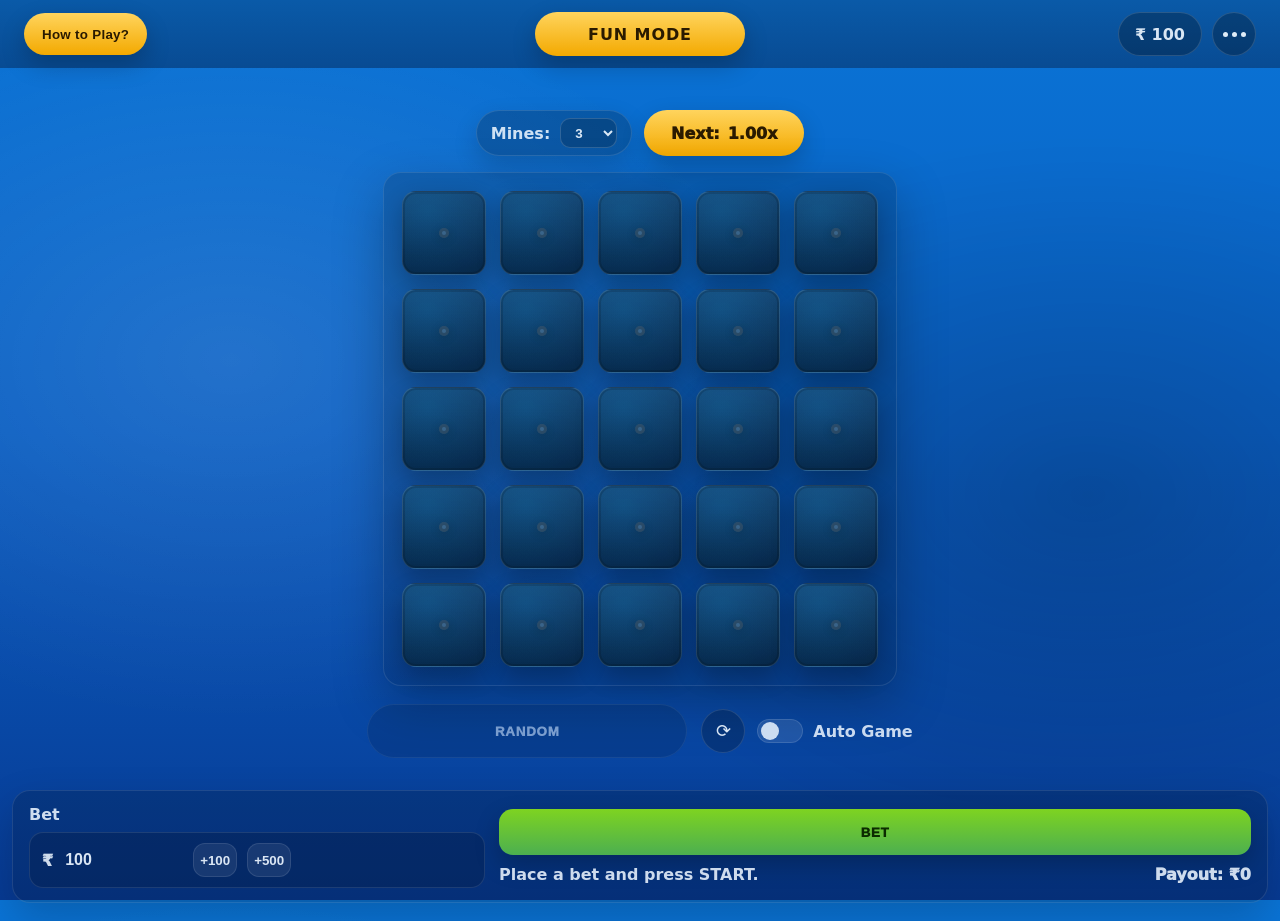
==== index.html @ 1f40229f "Initial commit" ====
<!DOCTYPE html>
<html lang="en">
<head>
  <meta charset="UTF-8" />
  <meta name="viewport" content="width=device-width, initial-scale=1.0" />
  <title>Mines INR</title>
  <link rel="stylesheet" href="style.css" />
</head>
<body>
  <div class="app">
    <div class="shell">

      <!-- TOP BAR -->
      <header class="topbar">
        <button class="pill pill-yellow" id="howToBtn">How to Play?</button>

        <div class="modePill" id="modePill">FUN MODE</div>

        <div class="rightControls">
          <div class="balancePill" id="balancePill">₹ 2,999</div>
          <button id="menuBtn" class="iconBtn menuDots" aria-label="Menu">
  <span></span>
  <span></span>
  <span></span>
</button>

        </div>
      </header>

      <!-- STAGE -->
      <main class="stage">
        <div class="centerRow">
          <div class="minesPill">
            <div class="minesLabel">Mines:</div>
            <select class="minesSelect" id="minesSelect">
              <option value="1">1</option>
              <option value="3" selected>3</option>
              <option value="5">5</option>
              <option value="8">8</option>
              <option value="10">10</option>
            </select>
          </div>

          <div class="nextPill">
            <span class="nextLabel">Next:</span>
            <span class="nextValue" id="nextValue">1.10x</span>
          </div>
        </div>

        <div class="gridWrap">
          <div class="gridFrame">
            <div class="grid" id="grid" aria-label="Mines board"></div>
          </div>
        </div>

        <div class="underGrid">
          <button class="randomBtn" id="randomBtn">RANDOM</button>

          <div class="autoControls">
            <button class="miniIconBtn" id="refreshBtn" title="Reset board">⟳</button>

            <label class="toggle">
              <input type="checkbox" id="autoGameToggle" />
              <span class="toggleUi"></span>
              <span class="toggleText">Auto Game</span>
            </label>
          </div>
        </div>
      </main>

      <!-- BOTTOM BAR -->
      <footer class="bottombar">
        <div class="betBox">
          <div class="betLabel">Bet</div>
          <div class="betRow">
            <span class="currency">₹</span>
            <input id="betInput" class="betInput" type="number" min="1" step="1" value="100" />
            <button class="betChip" data-chip="100">+100</button>
            <button class="betChip" data-chip="500">+500</button>
          </div>
        </div>

        <div class="actionBox">
          <button id="ctaBtn" class="ctaBtn betMode">
  BET
</button>

          <div class="infoLine">
            <span id="statusText" class="statusText">Place a bet and press START.</span>
            <span id="payoutText" class="payoutText">Payout: ₹0</span>
          </div>
        </div>
      </footer>
    </div>
  </div>

    <!-- HOW TO PLAY MODAL (Spribe-like) -->
  <div class="modalOverlay hidden" id="howToOverlay">
    <div class="modal howtoModal">
      <div class="modalHead howtoHead">
        <div class="modalTitle howtoTitle">HOW TO PLAY</div>
        <button class="modalClose howtoClose" id="howToCloseBtn" aria-label="Close">✕</button>
      </div>

      <div class="modalBody howtoBody">
        <div class="howtoGameMark">
          <div class="howtoIcon" aria-hidden="true">
            <!-- simple spribe-like icon: 2 stars + bomb -->
            <svg viewBox="0 0 64 32">
              <path class="s" d="M16 2.8l2.4 5 5.5.5-4.1 3.5 1.2 5.4-5-2.3-5 2.3 1.2-5.4-4.1-3.5 5.5-.5L16 2.8z"/>
              <path class="s" d="M30 6.8l1.9 3.9 4.3.4-3.2 2.7 1 4.2-4-1.9-4 1.9 1-4.2-3.2-2.7 4.3-.4L30 6.8z"/>
              <circle class="b" cx="46" cy="16" r="7"/>
              <path class="f" d="M50.5 8.3c1.6-1.7 3.2-1.2 3.2-1.2-.7 1.6-2.2 2.1-3.2 2.2z"/>
            </svg>
          </div>

          <div class="howtoGameTitle">MINES</div>
        </div>

        <div class="spribeMiniBoard" aria-hidden="true">
          <!-- 5x5 -->
          <div class="sbCell"></div><div class="sbCell"></div><div class="sbCell"></div><div class="sbCell"></div><div class="sbCell"></div>

          <div class="sbCell"></div>
          <div class="sbCell safe"><span class="sbStar">★</span></div>
          <div class="sbCell"></div>
          <div class="sbCell boom"><span class="sbBoom">✸</span></div>
          <div class="sbCell"></div>

          <div class="sbCell"></div><div class="sbCell"></div>
          <div class="sbCell safe"><span class="sbStar">★</span></div>
          <div class="sbCell"></div><div class="sbCell"></div>

          <div class="sbCell"></div><div class="sbCell"></div><div class="sbCell"></div>
          <div class="sbCell safe"><span class="sbStar">★</span></div>
          <div class="sbCell"></div>

          <div class="sbCell"></div><div class="sbCell"></div><div class="sbCell"></div><div class="sbCell"></div><div class="sbCell"></div>
        </div>

        <p class="howtoText">Each tile hides either a star or a mine.</p>
        <p class="howtoText howtoText2">
          Increase the total number of stars for bigger odds and higher rewards.
          You can cash out after each turn, or try for increased winnings.
        </p>
      </div>
    </div>
  </div>


  <!-- GENERIC INFO MODAL -->
  <div class="modalOverlay hidden" id="infoOverlay">
    <div class="modal">
      <div class="modalHead">
        <div class="modalTitle" id="infoTitle">INFO</div>
        <button class="modalClose" id="infoCloseBtn">✕</button>
      </div>
      <div class="modalBody">
        <p class="modalText" id="infoBody"></p>
      </div>
    </div>
  </div>

  <!-- MENU DROPDOWN -->
  <div class="menuPanel hidden" id="menuPanel">
    <div class="menuHead">demo_user</div>

    <div class="menuRow">
      <span>Sound</span>
      <label class="switch">
        <input type="checkbox" id="soundToggle" />
        <span class="switchUi"></span>
      </label>
    </div>

    <div class="menuDivider"></div>
    <button class="menuItem" id="topupBtn" style="color: #4caf50;">+ Top Up Wallet</button>
    <button class="menuItem" id="rulesBtn">Game Rules</button>
    <button class="menuItem" id="fairBtn">Provably Fair Settings</button>

    <div class="menuDivider"></div>

    <button class="menuItem muted" id="homeBtn">Back to Home</button>
  </div>

  <script src="script.js"></script>
</body>
</html>
---- style.css ----
/* =========================
   THEME (Spribe-like Blue)
========================= */
:root{
  --bgTop: #0a74d6;
  --bgMid: #0a5ec2;
  --bgBot: #073a93;

  --panelTop: #0a5aa8;
  --panelBot: #084b93;

  --glass: rgba(0,0,0,0.22);
  --glass2: rgba(0,0,0,0.16);
  --stroke: rgba(255,255,255,0.12);

  --tileOuter: rgba(0,0,0,0.18);
  --tileFace: #0b3a6c;
  --tileFace2: #0a2f5a;
  --tileStroke: rgba(40,160,255,0.35);

  --accentTop: #ffd45d;
  --accentBot: #f3a900;
  --accentText: #2a1a00;

--safeTop: #ffcf52;
--safeBot: #f56a00; /* orange-ish like Spribe */


  --dangerTop: #ff7b7b;
  --dangerBot: #d42020;
}

/* =========================
   BASE
========================= */
*{ box-sizing: border-box; }
html, body { height: 100%; }

body{
  margin:0;
  font-family: system-ui, -apple-system, Segoe UI, Roboto, Arial, sans-serif;
  background:
    radial-gradient(900px 600px at 18% 40%, rgba(255,255,255,0.10), rgba(255,255,255,0) 60%),
    radial-gradient(900px 600px at 85% 55%, rgba(0,0,0,0.18), rgba(0,0,0,0) 60%),
    linear-gradient(180deg, var(--bgTop), var(--bgMid) 48%, var(--bgBot));
  color: rgba(235,245,255,0.92);
}

body{
  padding-top: 68px; /* same as .topbar height */
}


.app{
  min-height: 100%;
  display:flex;
  justify-content:center;
  padding: 18px 12px;
}

.shell{
  width: 100%;
  max-width: none;
  border-radius: 0;
  padding: 0;
  position: relative;
}


/* =========================
   TOP BAR
========================= */
.topbar{
  height: 68px;

  position: fixed;
  top: 0;
  left: 0;
  right: 0;

  width: 100%;
  z-index: 1000;

  display: flex;
  align-items: center;
  justify-content: space-between;

  padding: 0 24px;
  border-radius: 0;
  background: linear-gradient(180deg, var(--panelTop), var(--panelBot));
}

.topbar{
  position: fixed; /* already set above */
}

.modePill{
  position: absolute;
  left: 50%;
  transform: translateX(-50%);
}


.pill{
  height: 42px;
  padding: 0 18px;
  border: none;
  border-radius: 999px;
  font-weight: 800;
  letter-spacing: 0.3px;
  cursor: pointer;
}

.pill-yellow{
  color: var(--accentText);
  background: linear-gradient(180deg, var(--accentTop), var(--accentBot));
  box-shadow: 0 10px 24px rgba(0,0,0,0.22);
}

.modePill{
  height: 44px;
  min-width: 210px;
  display:flex;
  align-items:center;
  justify-content:center;
  border-radius: 999px;
  font-weight: 900;
  letter-spacing: 0.9px;
  color: var(--accentText);
  background: linear-gradient(180deg, var(--accentTop), var(--accentBot));
  box-shadow: 0 10px 24px rgba(0,0,0,0.22);
}

.rightControls{
  display:flex;
  align-items:center;
  gap: 10px;
}

.balancePill{
  height: 44px;
  padding: 0 16px;
  display:flex;
  align-items:center;
  justify-content:center;
  border-radius: 999px;
  background: rgba(0,0,0,0.26);
  border: 1px solid rgba(255,255,255,0.14);
  font-weight: 900;
}

.iconBtn{
  height: 44px;
  width: 44px;
  border-radius: 999px;
  border: 1px solid rgba(255,255,255,0.14);
  background: rgba(0,0,0,0.26);
  cursor:pointer;
  display:grid;
  place-items:center;
}

.menuDots{
  display: flex;
  align-items: center;
  justify-content: center;
  gap: 4px;
}

.menuDots span{
  width: 5px;
  height: 5px;
  border-radius: 50%;
  background: rgba(235,245,255,0.95);
  display: block;
}

/* hover feedback like Spribe */
.iconBtn:hover .menuDots span{
  background: #ffffff;
}

/* =========================
   STAGE
========================= */
.stage{
  padding: 18px 16px 12px;
}

.centerRow{
  display:flex;
  justify-content:center;
  gap: 12px;
  margin-top: 6px;
}

.minesPill{
  height: 46px;
  display:flex;
  align-items:center;
  gap: 10px;
  padding: 0 14px;
  border-radius: 999px;
  background: rgba(0,0,0,0.20);
  border: 1px solid rgba(255,255,255,0.12);
  box-shadow: 0 10px 24px rgba(0,0,0,0.16);
}

.minesLabel{ font-weight: 900; opacity: 0.95; }

.minesSelect{
  height: 30px;
  border-radius: 10px;
  border: 1px solid rgba(255,255,255,0.16);
  background: rgba(0,0,0,0.18);
  color: rgba(235,245,255,0.92);
  padding: 0 10px;
  outline: none;
  font-weight: 800;
}

.nextPill{
  height: 46px;
  min-width: 160px;
  display:flex;
  align-items:center;
  justify-content:center;
  gap: 8px;
  padding: 0 18px;
  border-radius: 999px;
  color: var(--accentText);
  background: linear-gradient(180deg, var(--accentTop), var(--accentBot));
  font-weight: 950;
  box-shadow: 0 10px 24px rgba(0,0,0,0.20);
}

.gridWrap{
  display:flex;
  justify-content:center;
  margin-top: 16px;
}

.gridFrame{
  padding: 18px;
  border-radius: 18px;
  background: rgba(0,0,0,0.16);
  border: 1px solid rgba(255,255,255,0.10);
  box-shadow: 0 18px 50px rgba(0,0,0,0.25);
}

.grid{
  display:grid;
  grid-template-columns: repeat(5, 84px);
  grid-auto-rows: 84px;
  gap: 14px;
}

/* =========================
   TILE + FLIP
========================= */
.tile{
  width: 84px;
  height: 84px;
  border-radius: 14px;
  perspective: 900px;
  cursor:pointer;
  user-select:none;
  -webkit-tap-highlight-color: transparent;
}
.tile.disabled{ cursor: not-allowed; opacity: 0.98; }

.tileInner{
  width: 100%;
  height: 100%;
  border-radius: 14px;
  position: relative;
  transform-style: preserve-3d;
  transition: transform 220ms ease;
}

.tile.revealed .tileInner{ transform: rotateY(180deg); }

.tileFace{
  position:absolute;
  inset: 0;
  border-radius: 14px;
  backface-visibility: hidden;
  border: 1px solid rgba(255,255,255,0.10);
}

/* unrevealed tile: spribe-like deep blue with inner dot */
.tileFront{
  background:
    linear-gradient(180deg, rgba(255,255,255,0.06), rgba(0,0,0,0.18)),
    radial-gradient(120px 120px at 30% 25%, rgba(0,170,255,0.18), rgba(0,0,0,0.25)),
    linear-gradient(180deg, var(--tileFace), var(--tileFace2));
  box-shadow:
    0 0 0 2px rgba(0,0,0,0.14) inset,
    0 10px 26px rgba(0,0,0,0.28);
  display:grid;
  place-items:center;
}

.tileFront::after{
  content:"";
  width: 10px; height: 10px;
  border-radius: 999px;
  background: rgba(235,245,255,0.20);
  box-shadow:
    0 0 0 3px rgba(0,0,0,0.26) inset,
    0 2px 10px rgba(0,0,0,0.20);
}

.tileBack{
  transform: rotateY(180deg);
  display:grid;
  place-items:center;
  font-size: 30px;
  font-weight: 950;
  box-shadow: 0 10px 26px rgba(0,0,0,0.28);
}

/* revealed safe: orange */
.tile.safe .tileBack{
  background:
    linear-gradient(180deg, rgba(255,255,255,0.20), rgba(0,0,0,0.12)),
    linear-gradient(180deg, var(--safeTop), var(--safeBot));
  box-shadow:
    0 0 0 2px rgba(0,0,0,0.16) inset,
    0 10px 26px rgba(0,0,0,0.22);
}

/* icon base */
.tileBack .icon{
  width: 44px;
  height: 44px;
  display:block;
  filter: drop-shadow(0 6px 8px rgba(0,0,0,0.25));
}

/* white star via SVG fill */
.tile.safe .tileBack svg { fill: rgba(255,255,255,0.95); }


/* revealed mine: red */
.tile.mine .tileBack{
  background:
    linear-gradient(180deg, rgba(255,255,255,0.14), rgba(0,0,0,0.10)),
    linear-gradient(180deg, var(--dangerTop), var(--dangerBot));
  color: #2a1a00;
  box-shadow:
    0 0 0 2px rgba(0,0,0,0.16) inset,
    0 10px 26px rgba(0,0,0,0.22);
}

.tile.selectedGlow .tileFront{
  box-shadow:
    0 0 0 2px rgba(0,255,170,0.40),
    0 10px 26px rgba(0,0,0,0.28);
}

/* prevent “row resize” */
.tile, .tileFace{ outline: none; }


/* clicked mine (explosion style) */
.tile.mine.clickedMine .tileBack{
  background:
    radial-gradient(90px 90px at 50% 45%, rgba(255,255,255,0.20), rgba(255,255,255,0) 55%),
    linear-gradient(180deg, #ff9aa1, #ff4a4a);
}


/* unselected mine tiles → white background like Spribe */
.tile.mine:not(.clickedMine) .tileBack{
  background:
    linear-gradient(180deg, rgba(255,255,255,0.95), rgba(235,235,235,0.95));
  box-shadow:
    0 0 0 2px rgba(0,0,0,0.08) inset,
    0 10px 22px rgba(0,0,0,0.18);
}

/* bomb icon stays black */
.tile.mine:not(.clickedMine) .tileBack svg{
  fill: #000;
  filter: drop-shadow(0 4px 6px rgba(0,0,0,0.25));
}


/* =========================
   UNDER GRID
========================= */
.underGrid{
  display:flex;
  justify-content:center;
  align-items:center;
  gap: 14px;
  margin-top: 18px;
  padding-bottom: 10px;
}

.randomBtn{
  width: 320px;
  height: 54px;
  border-radius: 999px;
  border: 1px solid rgba(255,255,255,0.12);
  background: rgba(0,0,0,0.22);
  color: rgba(235,245,255,0.92);
  font-weight: 950;
  letter-spacing: 0.8px;
  cursor:pointer;
}
.randomBtn:disabled{ opacity: 0.55; cursor:not-allowed; }

.autoControls{
  display:flex;
  align-items:center;
  gap: 12px;
}

.miniIconBtn{
  width: 44px;
  height: 44px;
  border-radius: 999px;
  border: 1px solid rgba(255,255,255,0.12);
  background: rgba(0,0,0,0.22);
  color: rgba(235,245,255,0.92);
  cursor:pointer;
  font-size: 18px;
}

.toggle{
  display:flex;
  align-items:center;
  gap: 10px;
  color: rgba(235,245,255,0.9);
  font-weight: 800;
}

.toggle input{ display:none; }
.toggleUi{
  width: 46px;
  height: 24px;
  border-radius: 999px;
  border: 1px solid rgba(255,255,255,0.12);
  background: rgba(255,255,255,0.10);
  position: relative;
  display:inline-block;
}
.toggleUi::after{
  content:"";
  width: 18px;
  height: 18px;
  border-radius: 999px;
  background: rgba(235,245,255,0.85);
  position:absolute;
  top:50%;
  left:3px;
  transform: translateY(-50%);
  transition: transform 160ms ease;
}
.toggle input:checked + .toggleUi::after{
  transform: translate(22px, -50%);
}
.toggleText{ opacity: 0.95; }

/* =========================
   BOTTOM BAR
========================= */
.bottombar{
  margin-top: 10px;
  padding: 14px 16px;
  border-radius: 18px;
  background: rgba(0,0,0,0.18);
  border: 1px solid rgba(255,255,255,0.10);
  box-shadow: 0 16px 40px rgba(0,0,0,0.18);
  display:flex;
  gap: 14px;
  flex-wrap: wrap;
  align-items: center;
}

.betBox{
  flex: 1 1 260px;
  min-width: 260px;
}

.betLabel{
  font-weight: 900;
  opacity: 0.95;
  margin-bottom: 8px;
}

.betRow{
  display:flex;
  align-items:center;
  gap: 10px;
  background: rgba(0,0,0,0.16);
  border: 1px solid rgba(255,255,255,0.10);
  border-radius: 14px;
  padding: 10px 12px;
}

.currency{ opacity: 0.95; font-weight: 950; }

.betInput{
  width: 120px;
  border: none;
  outline:none;
  background: transparent;
  color: rgba(235,245,255,0.92);
  font-size: 16px;
  font-weight: 900;
}

.betChip{
  height: 34px;
  border-radius: 12px;
  border: 1px solid rgba(255,255,255,0.10);
  background: rgba(255,255,255,0.08);
  color: rgba(235,245,255,0.92);
  font-weight: 900;
  cursor:pointer;
}

.actionBox{
  flex: 2 1 360px;
  min-width: 320px;
  display:flex;
  flex-direction: column;
  gap: 10px;
}

.ctaBtn{
  height: 46px;
  border-radius: 14px;
  border: none;
  cursor:pointer;
  font-weight: 950;
  letter-spacing: 0.6px;
  background: linear-gradient(180deg, var(--accentTop), var(--accentBot));
  color: var(--accentText);
  box-shadow: 0 10px 24px rgba(0,0,0,0.22);
}
.ctaBtn:disabled{ opacity: 0.55; cursor:not-allowed; }

/* CTA Toggle States */
.ctaBtn.betMode{
  background: linear-gradient(180deg, #7ed321, #4caf50);
  color: #0b2a00;
}

.ctaBtn.cashoutMode{
  background: linear-gradient(180deg, #c9b08a, #9e8663);
  color: #2a1a00;
}


.ctaSecondary{
  background: rgba(255,255,255,0.10);
  border: 1px solid rgba(255,255,255,0.14);
  color: rgba(235,245,255,0.92);
  box-shadow: none;
}

.infoLine{
  display:flex;
  justify-content: space-between;
  gap: 14px;
  font-weight: 800;
  opacity: 0.95;
}
.payoutText{ font-weight: 950; }

/* =========================
   MODALS
========================= */
.hidden{ display:none !important; }

.modalOverlay{
  position: fixed;
  inset: 0;
  background: rgba(0,0,0,0.55);
  display:flex;
  align-items:center;
  justify-content:center;
  padding: 18px;
  z-index: 50;
}

.modal{
  width: min(520px, 100%);
  border-radius: 18px;
  background: rgba(10,16,22,0.92);
  border: 1px solid rgba(255,255,255,0.12);
  box-shadow: 0 20px 60px rgba(0,0,0,0.55);
}

.modalHead{
  display:flex;
  align-items:center;
  justify-content: space-between;
  padding: 16px 16px 10px;
  border-bottom: 1px solid rgba(255,255,255,0.10);
}

.modalTitle{ font-weight: 950; letter-spacing: 0.5px; }
.modalClose{
  height: 34px;
  width: 34px;
  border-radius: 999px;
  border: 1px solid rgba(255,255,255,0.10);
  background: rgba(255,255,255,0.08);
  color: rgba(235,245,255,0.92);
  cursor:pointer;
}

.modalBody{
  padding: 16px;
  text-align:center;
}

.modalGameTitle{
  font-weight: 950;
  letter-spacing: 2px;
  opacity: 0.9;
  margin-bottom: 12px;
}

.modalText{
  margin: 10px 0 0;
  opacity: 0.9;
  line-height: 1.4;
}

.miniBoard{
  width: 180px;
  margin: 0 auto 12px;
  display:grid;
  grid-template-columns: repeat(5, 1fr);
  gap: 8px;
}
.miniCell{
  height: 26px;
  border-radius: 7px;
  background: rgba(255,255,255,0.12);
}
.miniCell.yellow{ background: var(--accentBot); }
.miniCell.red{ background: #ff4a4a; }

/* =========================
   MENU PANEL
========================= */
.menuPanel{
  position: fixed;
  top: 76px;
  right: 14px;
  width: 320px;
  border-radius: 14px;
  background: rgba(10,16,22,0.92);
  border: 1px solid rgba(255,255,255,0.12);
  box-shadow: 0 18px 55px rgba(0,0,0,0.55);
  z-index: 1200;
  overflow: hidden;
}


.menuHead{
  padding: 14px 14px 10px;
  font-weight: 950;
  opacity: 0.95;
}

.menuRow{
  padding: 10px 14px;
  display:flex;
  align-items:center;
  justify-content: space-between;
  opacity: 0.95;
}

.menuDivider{
  height: 1px;
  background: rgba(255,255,255,0.10);
}

.menuItem{
  width: 100%;
  text-align:left;
  padding: 12px 14px;
  border: none;
  background: transparent;
  color: rgba(235,245,255,0.92);
  cursor:pointer;
  font-weight: 850;
}
.menuItem:hover{ background: rgba(255,255,255,0.06); }
.menuItem.muted{ color: rgba(234,243,255,0.65); }

/* switch inside menu */
.switch{
  position:relative;
  width: 46px;
  height: 24px;
  display:inline-block;
}
.switch input{ display:none; }
.switchUi{
  position:absolute;
  inset:0;
  border-radius: 999px;
  border: 1px solid rgba(255,255,255,0.10);
  background: rgba(255,255,255,0.10);
}
.switchUi::after{
  content:"";
  position:absolute;
  top:50%;
  left:3px;
  width: 18px;
  height: 18px;
  border-radius: 999px;
  background: rgba(235,245,255,0.85);
  transform: translateY(-50%);
  transition: transform 160ms ease;
}
.switch input:checked + .switchUi::after{
  transform: translate(22px, -50%);
}


/* =========================
   HOW TO PLAY (Spribe-like)
========================= */
.howtoModal{
  width: min(520px, 92vw);
  border-radius: 14px;
  background: rgba(24, 26, 30, 0.96);
  border: 1px solid rgba(255,255,255,0.08);
  box-shadow: 0 22px 60px rgba(0,0,0,0.55);
}

.howtoHead{
  border-bottom: none;
  padding: 16px 18px 10px;
}

.howtoTitle{
  font-size: 16px;
  font-weight: 900;
  letter-spacing: 0.6px;
  color: rgba(240,246,255,0.92);
}

.howtoClose{
  width: 36px;
  height: 36px;
  border-radius: 999px;
  background: rgba(255,255,255,0.06);
  border: 1px solid rgba(255,255,255,0.10);
}

.howtoBody{
  padding: 12px 22px 22px;
  text-align: center;
}

.howtoGameMark{
  display: grid;
  justify-items: center;
  gap: 8px;
  margin-top: 4px;
  margin-bottom: 14px;
}

.howtoIcon{
  width: 44px;
  height: 22px;
  display: grid;
  place-items: center;
  opacity: 0.95;
}

.howtoIcon svg{
  width: 44px;
  height: 22px;
}
.howtoIcon .s{ fill: #3aa6ff; }
.howtoIcon .b{ fill: none; stroke: #3aa6ff; stroke-width: 2.2; }
.howtoIcon .f{ fill: #3aa6ff; }

.howtoGameTitle{
  font-weight: 900;
  letter-spacing: 2px;
  font-size: 18px;
  color: rgba(240,246,255,0.95);
}

/* Spribe mini grid */
.spribeMiniBoard{
  width: 230px;
  margin: 0 auto 14px;
  display: grid;
  grid-template-columns: repeat(5, 1fr);
  gap: 10px;
}

.sbCell{
  height: 34px;
  border-radius: 10px;
  background: rgba(255,255,255,0.96);
  box-shadow:
    0 2px 0 rgba(0,0,0,0.18) inset,
    0 10px 18px rgba(0,0,0,0.22);
  display: grid;
  place-items: center;
}

.sbCell.safe{
  background: linear-gradient(180deg, #ffd36a, #f2a400);
}

.sbCell.boom{
  background: linear-gradient(180deg, #ff7a86, #ff3d4b);
}

.sbStar{
  color: rgba(255,255,255,0.98);
  font-size: 18px;
  text-shadow: 0 3px 8px rgba(0,0,0,0.28);
  transform: translateY(-1px);
}

.sbBoom{
  color: rgba(255,220,80,0.98);
  font-size: 16px;
  text-shadow: 0 3px 8px rgba(0,0,0,0.28);
  transform: translateY(-1px);
}

.howtoText{
  margin: 10px 0 0;
  color: rgba(240,246,255,0.88);
  font-weight: 700;
  line-height: 1.4;
  font-size: 14px;
}

.howtoText2{
  margin-top: 12px;
  font-weight: 650;
  opacity: 0.92;
}

/* =======================================================
   RESPONSIVE MEDIA QUERIES (New Updates)
======================================================= */

/* --- TABLETS & SMALL DESKTOPS (Max width 1024px) --- */
@media (max-width: 1024px) {
  /* Prevent horizontal overflow */
  .shell { max-width: 100vw; overflow-x: hidden; }
}

/* --- MOBILE PORTRAIT (Max width 600px) --- */
@media (max-width: 600px) {
  
  /* 1. Shrink Header Elements */
  .topbar { padding: 0 10px; height: 56px; }
  body { padding-top: 56px; }
  
  /* Hide the large "FUN MODE" pill to save space */
  .modePill { display: none; }
  
  /* Make buttons smaller */
  .pill, .balancePill, .iconBtn {
    height: 36px;
    font-size: 13px;
    padding: 0 12px;
  }
  .iconBtn { width: 36px; }

  /* 2. Fluid Grid (Key change for responsiveness) */
  .gridFrame {
    width: 100%;
    max-width: 380px; /* Constrain width on larger phones */
    padding: 10px;
  }
  
  .grid {
    /* Switch from fixed pixels to fluid fractions */
    grid-template-columns: repeat(5, 1fr);
    grid-auto-rows: auto;
    gap: 8px;
  }
  
  .tile {
    /* Allow tile to shrink/grow */
    width: 100%; 
    height: auto;
    aspect-ratio: 1 / 1; /* Keep them square */
  }

  /* 3. Stack Bottom Controls */
  .bottombar {
    padding: 10px;
    flex-direction: column; /* Stack vertically */
    align-items: stretch;
    gap: 12px;
  }
  
  .betBox, .actionBox {
    flex: 1 1 auto;
    width: 100%;
    min-width: 0;
  }
  
  /* Adjust betting row for small width */
  .betRow { padding: 8px; justify-content: space-between; }
  .betInput { width: 80px; font-size: 18px; }
  
  .randomBtn { width: 100%; height: 48px; }
}


/* --- MOBILE LANDSCAPE (Short Height < 500px) --- */
@media (max-height: 500px) and (orientation: landscape) {
  
  /* Extremely compact header */
  .topbar { height: 40px; }
  body { padding-top: 40px; }
  .pill, .balancePill, .iconBtn { height: 28px; font-size: 11px; padding: 0 8px; }
  .iconBtn { width: 28px; }
  .modePill { display: none; }

  /* Shrink margins */
  .stage { padding: 4px; display: flex; flex-direction: row; justify-content: center; gap: 20px;}
  .gridWrap { margin-top: 0; }
  
  /* Make grid tiny to fit vertically */
  .gridFrame { padding: 6px; }
  .grid { gap: 6px; }
  .tile { width: 44px; height: 44px; } /* Fixed small size */
  
  /* Hide betting controls in landscape play mode, or compact them */
  .bottombar { 
    display: none; /* Often best for landscape gaming focus */
  }
  
  /* Move random button to side or hide */
  .underGrid { display: none; }
}
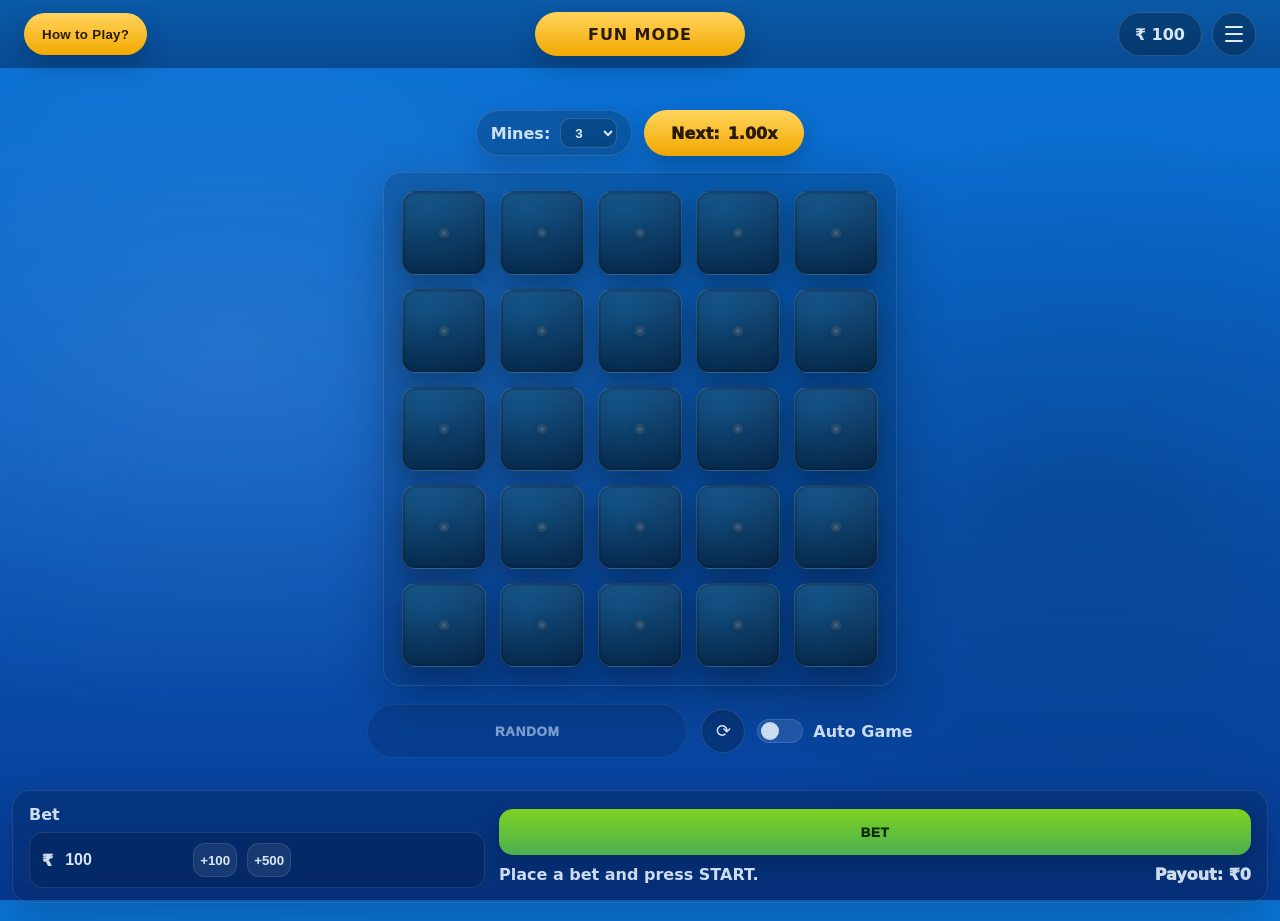
==== commit 16761d90: "update UI and fixes" ====
--- a/index.html
+++ b/index.html
@@ -10,7 +10,6 @@
   <div class="app">
     <div class="shell">
 
-      <!-- TOP BAR -->
       <header class="topbar">
         <button class="pill pill-yellow" id="howToBtn">How to Play?</button>
 
@@ -27,7 +26,6 @@
         </div>
       </header>
 
-      <!-- STAGE -->
       <main class="stage">
         <div class="centerRow">
           <div class="minesPill">
@@ -68,7 +66,6 @@
         </div>
       </main>
 
-      <!-- BOTTOM BAR -->
       <footer class="bottombar">
         <div class="betBox">
           <div class="betLabel">Bet</div>
@@ -94,7 +91,6 @@
     </div>
   </div>
 
-    <!-- HOW TO PLAY MODAL (Spribe-like) -->
   <div class="modalOverlay hidden" id="howToOverlay">
     <div class="modal howtoModal">
       <div class="modalHead howtoHead">
@@ -105,7 +101,6 @@
       <div class="modalBody howtoBody">
         <div class="howtoGameMark">
           <div class="howtoIcon" aria-hidden="true">
-            <!-- simple spribe-like icon: 2 stars + bomb -->
             <svg viewBox="0 0 64 32">
               <path class="s" d="M16 2.8l2.4 5 5.5.5-4.1 3.5 1.2 5.4-5-2.3-5 2.3 1.2-5.4-4.1-3.5 5.5-.5L16 2.8z"/>
               <path class="s" d="M30 6.8l1.9 3.9 4.3.4-3.2 2.7 1 4.2-4-1.9-4 1.9 1-4.2-3.2-2.7 4.3-.4L30 6.8z"/>
@@ -118,7 +113,6 @@
         </div>
 
         <div class="spribeMiniBoard" aria-hidden="true">
-          <!-- 5x5 -->
           <div class="sbCell"></div><div class="sbCell"></div><div class="sbCell"></div><div class="sbCell"></div><div class="sbCell"></div>
 
           <div class="sbCell"></div>
@@ -148,7 +142,6 @@
   </div>
 
 
-  <!-- GENERIC INFO MODAL -->
   <div class="modalOverlay hidden" id="infoOverlay">
     <div class="modal">
       <div class="modalHead">
@@ -161,7 +154,6 @@
     </div>
   </div>
 
-  <!-- MENU DROPDOWN -->
   <div class="menuPanel hidden" id="menuPanel">
     <div class="menuHead">demo_user</div>
 
@@ -185,4 +177,4 @@
 
   <script src="script.js"></script>
 </body>
-</html>
+</html>
--- a/style.css
+++ b/style.css
@@ -1,6 +1,3 @@
-/* =========================
-   THEME (Spribe-like Blue)
-========================= */
 :root{
   --bgTop: #0a74d6;
   --bgMid: #0a5ec2;
@@ -23,16 +20,13 @@
   --accentText: #2a1a00;
 
 --safeTop: #ffcf52;
---safeBot: #f56a00; /* orange-ish like Spribe */
+--safeBot: #f56a00;
 
 
   --dangerTop: #ff7b7b;
   --dangerBot: #d42020;
 }
 
-/* =========================
-   BASE
-========================= */
 *{ box-sizing: border-box; }
 html, body { height: 100%; }
 
@@ -47,7 +41,7 @@
 }
 
 body{
-  padding-top: 68px; /* same as .topbar height */
+  padding-top: 68px;
 }
 
 
@@ -67,9 +61,6 @@
 }
 
 
-/* =========================
-   TOP BAR
-========================= */
 .topbar{
   height: 68px;
 
@@ -91,7 +82,7 @@
 }
 
 .topbar{
-  position: fixed; /* already set above */
+  position: fixed;
 }
 
 .modePill{
@@ -162,27 +153,24 @@
 
 .menuDots{
   display: flex;
+  flex-direction: column;
   align-items: center;
   justify-content: center;
-  gap: 4px;
+  gap: 5px;
 }
 
 .menuDots span{
-  width: 5px;
-  height: 5px;
-  border-radius: 50%;
+  width: 18px;
+  height: 2px;
+  border-radius: 2px;
   background: rgba(235,245,255,0.95);
   display: block;
 }
 
-/* hover feedback like Spribe */
 .iconBtn:hover .menuDots span{
   background: #ffffff;
-}
-
-/* =========================
-   STAGE
-========================= */
+  box-shadow: 0 0 8px rgba(255,255,255,0.6);
+}
 .stage{
   padding: 18px 16px 12px;
 }
@@ -255,9 +243,6 @@
   gap: 14px;
 }
 
-/* =========================
-   TILE + FLIP
-========================= */
 .tile{
   width: 84px;
   height: 84px;
@@ -288,7 +273,6 @@
   border: 1px solid rgba(255,255,255,0.10);
 }
 
-/* unrevealed tile: spribe-like deep blue with inner dot */
 .tileFront{
   background:
     linear-gradient(180deg, rgba(255,255,255,0.06), rgba(0,0,0,0.18)),
@@ -320,7 +304,6 @@
   box-shadow: 0 10px 26px rgba(0,0,0,0.28);
 }
 
-/* revealed safe: orange */
 .tile.safe .tileBack{
   background:
     linear-gradient(180deg, rgba(255,255,255,0.20), rgba(0,0,0,0.12)),
@@ -330,7 +313,6 @@
     0 10px 26px rgba(0,0,0,0.22);
 }
 
-/* icon base */
 .tileBack .icon{
   width: 44px;
   height: 44px;
@@ -338,11 +320,9 @@
   filter: drop-shadow(0 6px 8px rgba(0,0,0,0.25));
 }
 
-/* white star via SVG fill */
 .tile.safe .tileBack svg { fill: rgba(255,255,255,0.95); }
 
 
-/* revealed mine: red */
 .tile.mine .tileBack{
   background:
     linear-gradient(180deg, rgba(255,255,255,0.14), rgba(0,0,0,0.10)),
@@ -359,11 +339,9 @@
     0 10px 26px rgba(0,0,0,0.28);
 }
 
-/* prevent “row resize” */
 .tile, .tileFace{ outline: none; }
 
 
-/* clicked mine (explosion style) */
 .tile.mine.clickedMine .tileBack{
   background:
     radial-gradient(90px 90px at 50% 45%, rgba(255,255,255,0.20), rgba(255,255,255,0) 55%),
@@ -371,7 +349,6 @@
 }
 
 
-/* unselected mine tiles → white background like Spribe */
 .tile.mine:not(.clickedMine) .tileBack{
   background:
     linear-gradient(180deg, rgba(255,255,255,0.95), rgba(235,235,235,0.95));
@@ -380,16 +357,12 @@
     0 10px 22px rgba(0,0,0,0.18);
 }
 
-/* bomb icon stays black */
 .tile.mine:not(.clickedMine) .tileBack svg{
   fill: #000;
   filter: drop-shadow(0 4px 6px rgba(0,0,0,0.25));
 }
 
 
-/* =========================
-   UNDER GRID
-========================= */
 .underGrid{
   display:flex;
   justify-content:center;
@@ -464,9 +437,6 @@
 }
 .toggleText{ opacity: 0.95; }
 
-/* =========================
-   BOTTOM BAR
-========================= */
 .bottombar{
   margin-top: 10px;
   padding: 14px 16px;
@@ -544,7 +514,6 @@
 }
 .ctaBtn:disabled{ opacity: 0.55; cursor:not-allowed; }
 
-/* CTA Toggle States */
 .ctaBtn.betMode{
   background: linear-gradient(180deg, #7ed321, #4caf50);
   color: #0b2a00;
@@ -572,9 +541,6 @@
 }
 .payoutText{ font-weight: 950; }
 
-/* =========================
-   MODALS
-========================= */
 .hidden{ display:none !important; }
 
 .modalOverlay{
@@ -648,9 +614,6 @@
 .miniCell.yellow{ background: var(--accentBot); }
 .miniCell.red{ background: #ff4a4a; }
 
-/* =========================
-   MENU PANEL
-========================= */
 .menuPanel{
   position: fixed;
   top: 76px;
@@ -697,7 +660,6 @@
 .menuItem:hover{ background: rgba(255,255,255,0.06); }
 .menuItem.muted{ color: rgba(234,243,255,0.65); }
 
-/* switch inside menu */
 .switch{
   position:relative;
   width: 46px;
@@ -729,9 +691,6 @@
 }
 
 
-/* =========================
-   HOW TO PLAY (Spribe-like)
-========================= */
 .howtoModal{
   width: min(520px, 92vw);
   border-radius: 14px;
@@ -796,7 +755,6 @@
   color: rgba(240,246,255,0.95);
 }
 
-/* Spribe mini grid */
 .spribeMiniBoard{
   width: 230px;
   margin: 0 auto 14px;
@@ -852,101 +810,67 @@
   opacity: 0.92;
 }
 
-/* =======================================================
-   RESPONSIVE MEDIA QUERIES (New Updates)
-======================================================= */
-
-/* --- TABLETS & SMALL DESKTOPS (Max width 1024px) --- */
 @media (max-width: 1024px) {
-  /* Prevent horizontal overflow */
   .shell { max-width: 100vw; overflow-x: hidden; }
 }
 
-/* --- MOBILE PORTRAIT (Max width 600px) --- */
 @media (max-width: 600px) {
   
-  /* 1. Shrink Header Elements */
   .topbar { padding: 0 10px; height: 56px; }
   body { padding-top: 56px; }
-  
-  /* Hide the large "FUN MODE" pill to save space */
   .modePill { display: none; }
   
-  /* Make buttons smaller */
   .pill, .balancePill, .iconBtn {
-    height: 36px;
-    font-size: 13px;
-    padding: 0 12px;
+    height: 36px; font-size: 13px; padding: 0 12px;
   }
   .iconBtn { width: 36px; }
 
-  /* 2. Fluid Grid (Key change for responsiveness) */
-  .gridFrame {
-    width: 100%;
-    max-width: 380px; /* Constrain width on larger phones */
-    padding: 10px;
-  }
-  
-  .grid {
-    /* Switch from fixed pixels to fluid fractions */
-    grid-template-columns: repeat(5, 1fr);
-    grid-auto-rows: auto;
-    gap: 8px;
-  }
-  
-  .tile {
-    /* Allow tile to shrink/grow */
-    width: 100%; 
-    height: auto;
-    aspect-ratio: 1 / 1; /* Keep them square */
-  }
-
-  /* 3. Stack Bottom Controls */
-  .bottombar {
-    padding: 10px;
-    flex-direction: column; /* Stack vertically */
-    align-items: stretch;
-    gap: 12px;
-  }
-  
-  .betBox, .actionBox {
-    flex: 1 1 auto;
-    width: 100%;
-    min-width: 0;
-  }
-  
-  /* Adjust betting row for small width */
+  .gridFrame { width: 100%; max-width: 380px; padding: 10px; }
+  .grid { grid-template-columns: repeat(5, 1fr); grid-auto-rows: auto; gap: 8px; }
+  .tile { width: 100%; height: auto; aspect-ratio: 1 / 1; }
+
+  .bottombar { padding: 10px; flex-direction: column; align-items: stretch; gap: 12px; }
+  .betBox, .actionBox { flex: 1 1 auto; width: 100%; min-width: 0; }
   .betRow { padding: 8px; justify-content: space-between; }
   .betInput { width: 80px; font-size: 18px; }
   
-  .randomBtn { width: 100%; height: 48px; }
-}
-
-
-/* --- MOBILE LANDSCAPE (Short Height < 500px) --- */
+  .underGrid {
+    flex-wrap: wrap; 
+    gap: 10px;       
+  }
+
+  .randomBtn {
+    width: 100%;     
+    height: 48px;
+    order: 1;        
+  }
+
+  .autoControls {
+    width: 100%;     
+    justify-content: center; 
+    order: 2;
+  }
+}
+
+
 @media (max-height: 500px) and (orientation: landscape) {
   
-  /* Extremely compact header */
   .topbar { height: 40px; }
   body { padding-top: 40px; }
   .pill, .balancePill, .iconBtn { height: 28px; font-size: 11px; padding: 0 8px; }
   .iconBtn { width: 28px; }
   .modePill { display: none; }
 
-  /* Shrink margins */
   .stage { padding: 4px; display: flex; flex-direction: row; justify-content: center; gap: 20px;}
   .gridWrap { margin-top: 0; }
   
-  /* Make grid tiny to fit vertically */
   .gridFrame { padding: 6px; }
   .grid { gap: 6px; }
-  .tile { width: 44px; height: 44px; } /* Fixed small size */
+  .tile { width: 44px; height: 44px; } 
   
-  /* Hide betting controls in landscape play mode, or compact them */
   .bottombar { 
-    display: none; /* Often best for landscape gaming focus */
+    display: none; 
   }
   
-  /* Move random button to side or hide */
   .underGrid { display: none; }
 }
